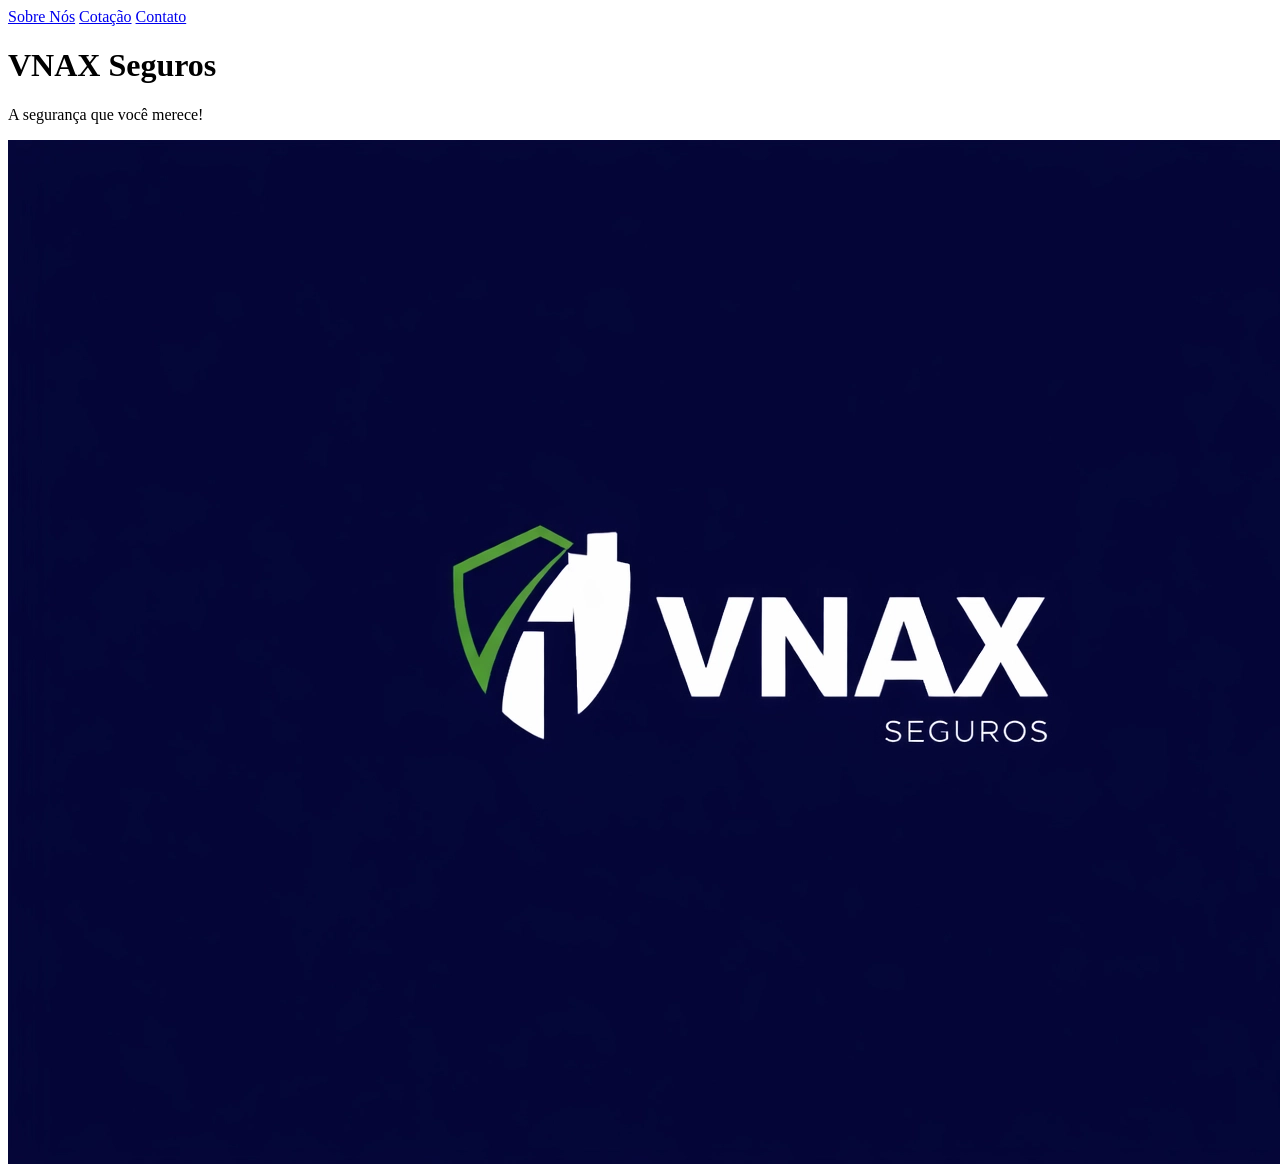
==== index.html @ 565a1639 "Inicio do projeto" ====
<!DOCTYPE html>
<html lang="pt-br">
<head>
    <meta charset="UTF-8">
    <meta name="viewport" content="width=device-width, initial-scale=1.0">
    <title>VNAX Seguros</title>
    <a href="sections/sobre.html">Sobre Nós</a>
    <a href="sections/cotacao.html">Cotação</a>
    <a href="sections/contato.html">Contato</a>

</head>
<body>
    <h1>VNAX Seguros</h1>
    <p>A segurança que você merece!</p>
    <p><strong></strong></p>
    <p><em></em></p>
<img src="assets/logo.png" alt="Logo Empresárial">
</body>
</html>
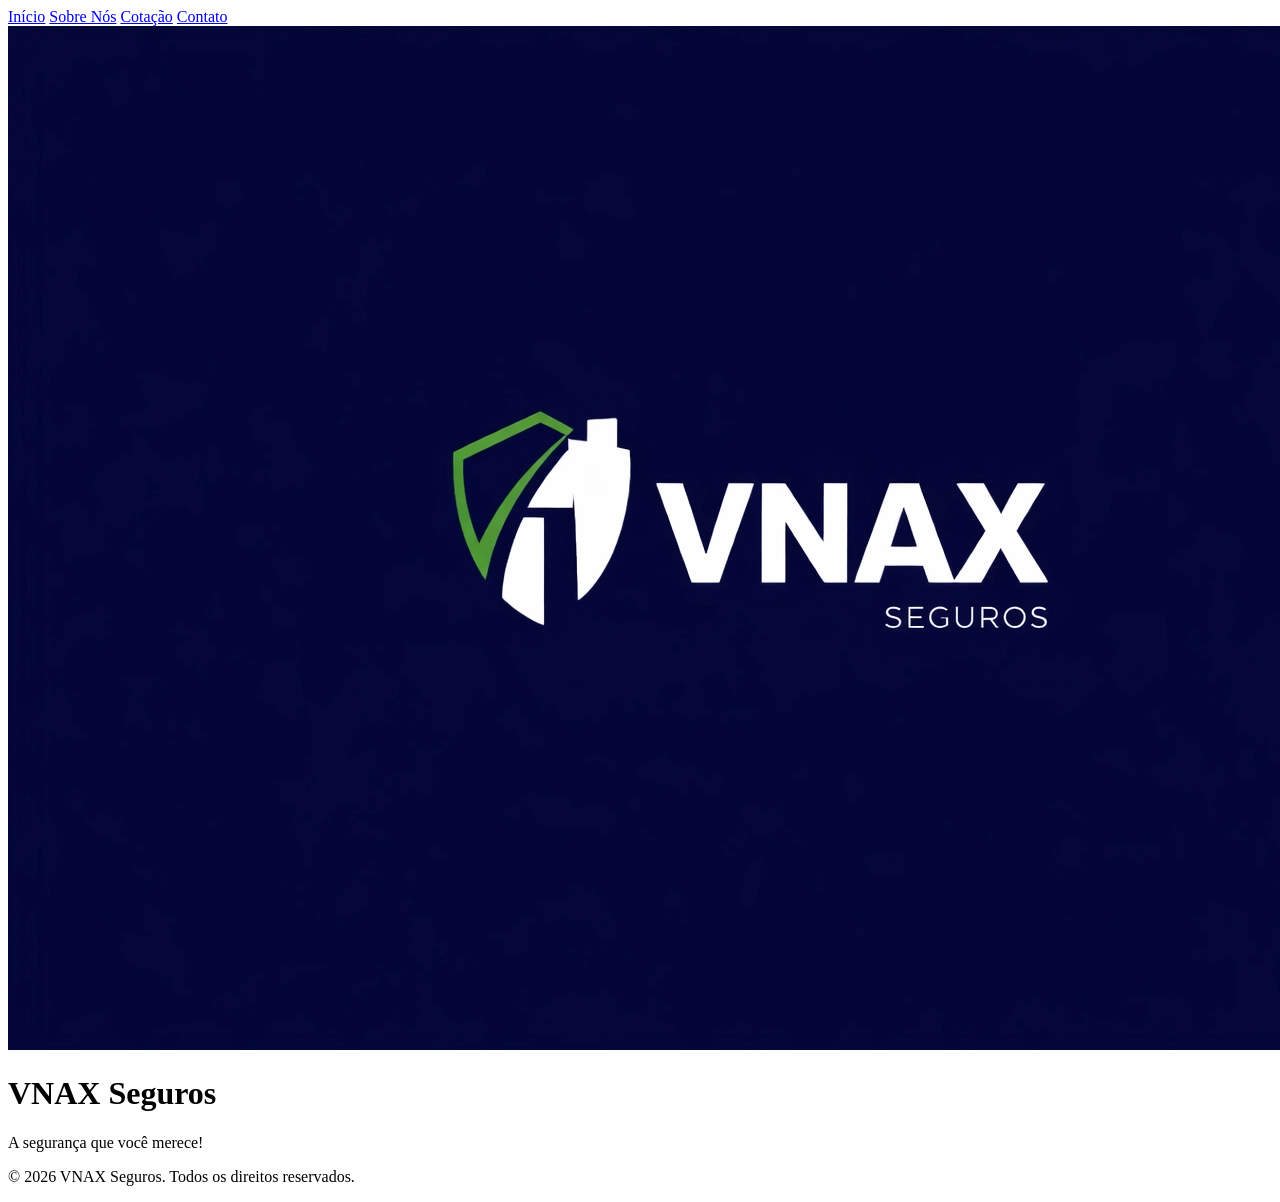
==== commit 6d1400e7: "Update 28.03" ====
--- a/index.html
+++ b/index.html
@@ -4,16 +4,22 @@
     <meta charset="UTF-8">
     <meta name="viewport" content="width=device-width, initial-scale=1.0">
     <title>VNAX Seguros</title>
-    <a href="sections/sobre.html">Sobre Nós</a>
-    <a href="sections/cotacao.html">Cotação</a>
-    <a href="sections/contato.html">Contato</a>
-
+   
 </head>
 <body>
-    <h1>VNAX Seguros</h1>
-    <p>A segurança que você merece!</p>
-    <p><strong></strong></p>
-    <p><em></em></p>
-<img src="assets/logo.png" alt="Logo Empresárial">
+    <header> 
+        <nav>
+            <a href="index.html">Início</a>
+            <a href="sections/sobre.html">Sobre Nós</a>
+            <a href="sections/cotacao.html">Cotação</a>
+            <a href="sections/contato.html">Contato</a>
+        </nav>
+        <img src="assets/logo.png" alt="Logo Empresárial">
+        <h1>VNAX Seguros</h1>
+        <p>A segurança que você merece!</p>
+    </header>
+    <footer>
+        <p>&copy; 2026 VNAX Seguros. Todos os direitos reservados.</p>
+    </footer>
 </body>
 </html>
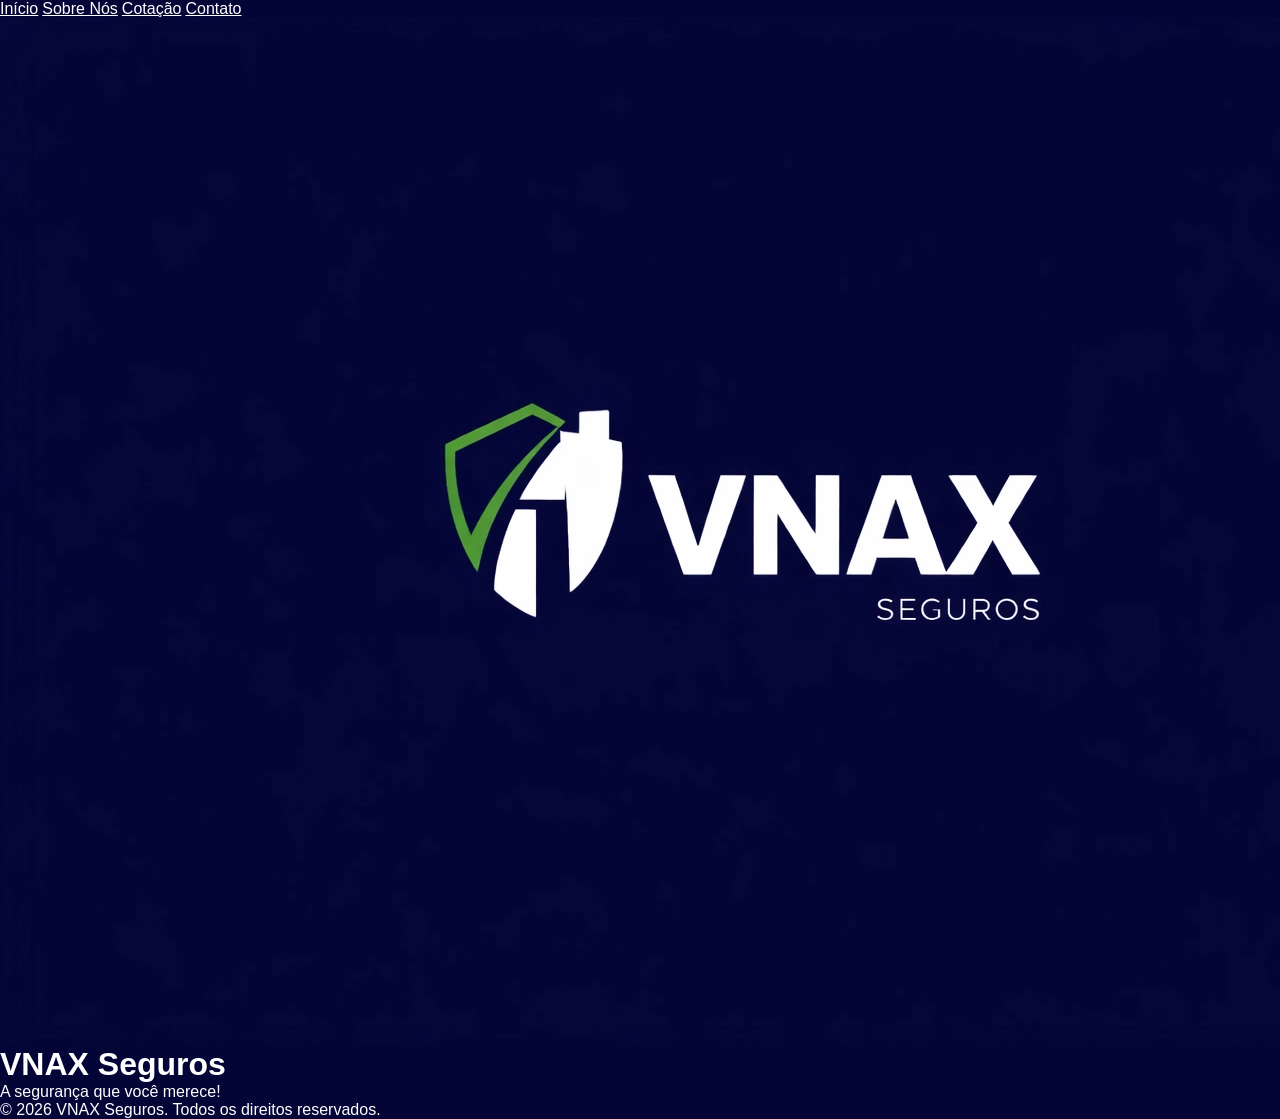
==== commit 45649763: "Adicionado o CSS" ====
--- a/index.html
+++ b/index.html
@@ -4,7 +4,9 @@
     <meta charset="UTF-8">
     <meta name="viewport" content="width=device-width, initial-scale=1.0">
     <title>VNAX Seguros</title>
-   
+    <link rel="shortcut icon" href="assets/favicon.ico" type="image/x-icon">
+    <link rel="stylesheet" href="css/style.css">
+    
 </head>
 <body>
     <header> 
--- a/css/style.css
+++ b/css/style.css
@@ -0,0 +1,45 @@
+*{
+    margin: 0;
+    padding: 0;
+
+}
+img header{
+    margin: 0 790px 0 0;    
+    
+}
+
+body{
+    background-color: #040537;
+   
+}
+
+a { 
+    font-family :sans-serif;
+    color: #ffffff;
+
+}
+
+h1{ 
+    
+    font-family :sans-serif;
+    color: #ffffff;
+
+}
+h2{
+    font-family :sans-serif;
+    color: #ffffff;
+}
+p{ 
+    
+    font-family :sans-serif;
+    color: #ffffff;
+
+}
+
+footer{
+
+    
+    font-family :sans-serif;
+    color: #ffffff;
+
+}
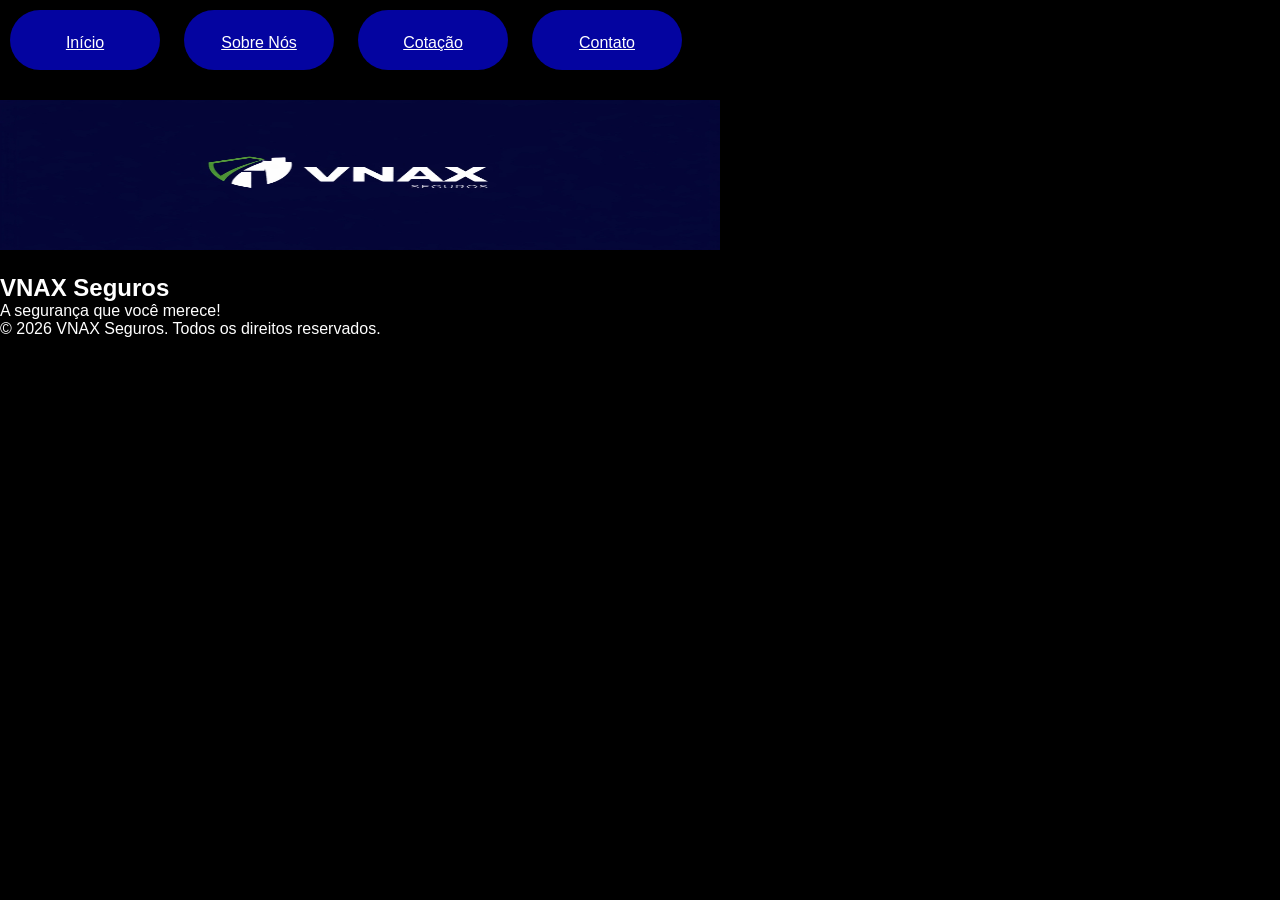
==== commit 5af8d375: "Experimentos de css" ====
--- a/index.html
+++ b/index.html
@@ -16,9 +16,11 @@
             <a href="sections/cotacao.html">Cotação</a>
             <a href="sections/contato.html">Contato</a>
         </nav>
-        <img src="assets/logo.png" alt="Logo Empresárial">
-        <h1>VNAX Seguros</h1>
-        <p>A segurança que você merece!</p>
+        <section>
+            <img src="assets/logo.png" alt="Logo Empresárial">
+            <h1>VNAX Seguros</h1>
+            <p>A segurança que você merece!</p>
+        </section>
     </header>
     <footer>
         <p>&copy; 2026 VNAX Seguros. Todos os direitos reservados.</p>
--- a/css/style.css
+++ b/css/style.css
@@ -9,13 +9,21 @@
 }
 
 body{
-    background-color: #040537;
+    background-color: #000000;
    
 }
 
 a { 
     font-family :sans-serif;
     color: #ffffff;
+    width: 150px;
+    height: 60px;
+    display: inline-block;
+    text-align: center;
+    line-height: 66px;
+    border-radius: 36px;
+    margin: 10px;
+    background-color: rgb(4, 4, 160);
 
 }
 
@@ -42,4 +50,10 @@
     font-family :sans-serif;
     color: #ffffff;
 
+}
+
+section img{
+    width: 720px;
+    height: 150px;
+    margin: 20px 0;
 }
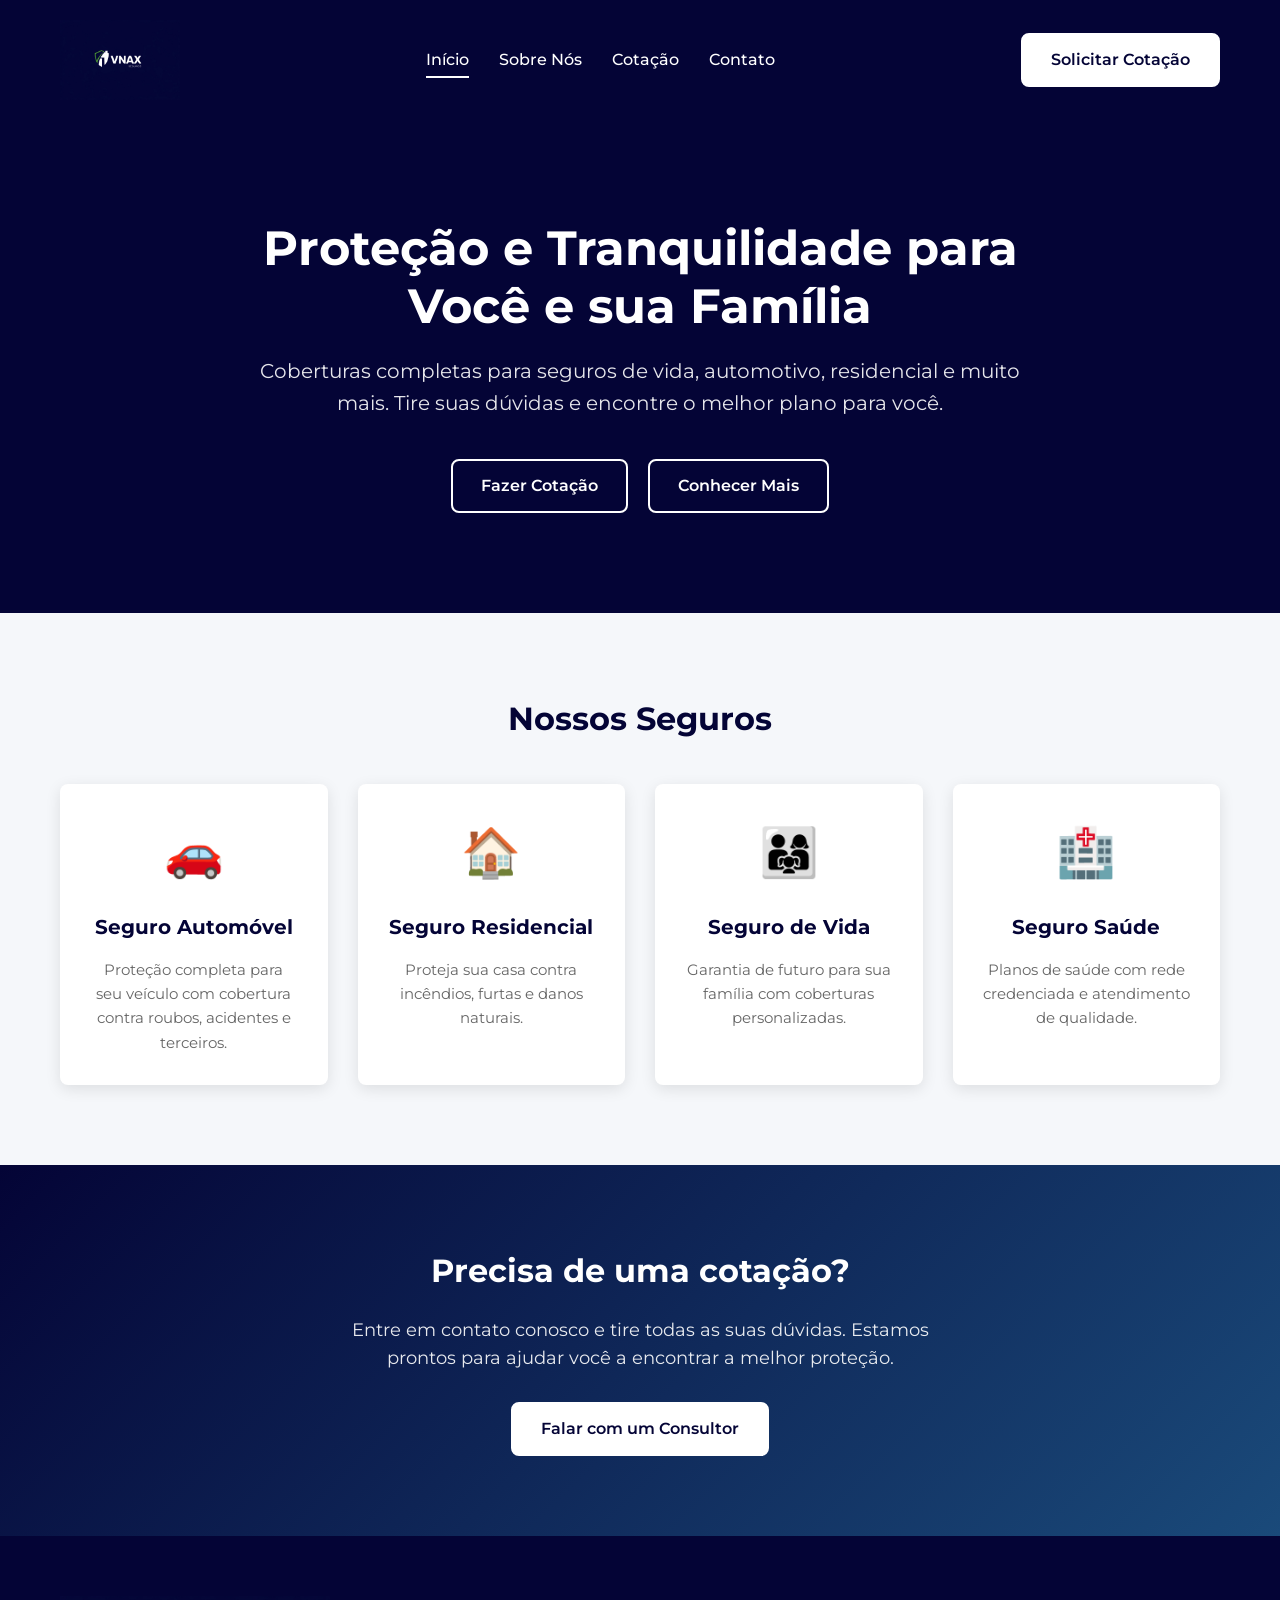
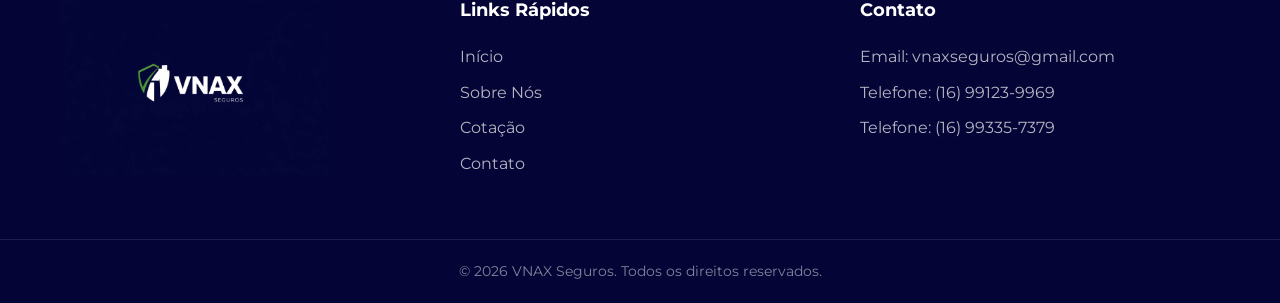
==== commit 7b94d3ef: "adiciona melhorias" ====
--- a/index.html
+++ b/index.html
@@ -1,29 +1,100 @@
-<!DOCTYPE html>
+<!doctype html>
 <html lang="pt-br">
-<head>
-    <meta charset="UTF-8">
-    <meta name="viewport" content="width=device-width, initial-scale=1.0">
-    <title>VNAX Seguros</title>
-    <link rel="shortcut icon" href="assets/favicon.ico" type="image/x-icon">
-    <link rel="stylesheet" href="css/style.css">
-    
-</head>
-<body>
-    <header> 
-        <nav>
-            <a href="index.html">Início</a>
-            <a href="sections/sobre.html">Sobre Nós</a>
-            <a href="sections/cotacao.html">Cotação</a>
-            <a href="sections/contato.html">Contato</a>
+  <head>
+    <meta charset="UTF-8" />
+    <meta name="viewport" content="width=device-width, initial-scale=1.0" />
+    <title>VNAX Seguros - Sua Segurança em Primeiro Lugar</title>
+    <link rel="shortcut icon" href="img/favicon-32x32.png" type="image/x-icon" />
+    <link rel="stylesheet" href="css/style.css" />
+    <link rel="preconnect" href="https://fonts.googleapis.com">
+    <link rel="preconnect" href="https://fonts.gstatic.com" crossorigin>
+    <link href="https://fonts.googleapis.com/css2?family=Montserrat:wght@400;500;600;700&display=swap" rel="stylesheet">
+  </head>
+  <body>
+    <header class="header">
+      <div class="container header-content">
+        <div class="logo">
+          <img src="img/logo.png" alt="VNAX Seguros" />
+        </div>
+        <nav class="nav">
+          <a href="index.html" class="active">Início</a>
+          <a href="sobre.html">Sobre Nós</a>
+          <a href="cotacao.html">Cotação</a>
+          <a href="contato.html">Contato</a>
         </nav>
-        <section>
-            <img src="assets/logo.png" alt="Logo Empresárial">
-            <h1>VNAX Seguros</h1>
-            <p>A segurança que você merece!</p>
-        </section>
+        <a href="cotacao.html" class="btn btn-primary">Solicitar Cotação</a>
+      </div>
     </header>
-    <footer>
+
+    <section class="hero">
+      <div class="container hero-content">
+        <h1>Proteção e Tranquilidade para Você e sua Família</h1>
+        <p>Coberturas completas para seguros de vida, automotivo, residencial e muito mais. Tire suas dúvidas e encontre o melhor plano para você.</p>
+        <div class="hero-buttons">
+          <a href="cotacao.html" class="btn btn-primary">Fazer Cotação</a>
+          <a href="sobre.html" class="btn btn-outline">Conhecer Mais</a>
+        </div>
+      </div>
+    </section>
+
+    <section class="services">
+      <div class="container">
+        <h2 class="section-title">Nossos Seguros</h2>
+        <div class="services-grid">
+          <div class="service-card">
+            <div class="service-icon">🚗</div>
+            <h3>Seguro Automóvel</h3>
+            <p>Proteção completa para seu veículo com cobertura contra roubos, acidentes e terceiros.</p>
+          </div>
+          <div class="service-card">
+            <div class="service-icon">🏠</div>
+            <h3>Seguro Residencial</h3>
+            <p>Proteja sua casa contra incêndios, furtas e danos naturais.</p>
+          </div>
+          <div class="service-card">
+            <div class="service-icon">👨‍👩‍👧</div>
+            <h3>Seguro de Vida</h3>
+            <p>Garantia de futuro para sua família com coberturas personalizadas.</p>
+          </div>
+          <div class="service-card">
+            <div class="service-icon">🏥</div>
+            <h3>Seguro Saúde</h3>
+            <p>Planos de saúde com rede credenciada e atendimento de qualidade.</p>
+          </div>
+        </div>
+      </div>
+    </section>
+
+    <section class="cta">
+      <div class="container">
+        <h2>Precisa de uma cotação?</h2>
+        <p>Entre em contato conosco e tire todas as suas dúvidas. Estamos prontos para ajudar você a encontrar a melhor proteção.</p>
+        <a href="contato.html" class="btn btn-primary">Falar com um Consultor</a>
+      </div>
+    </section>
+
+    <footer class="footer">
+      <div class="container footer-content">
+        <div class="footer-logo">
+          <img src="img/logo.png" alt="VNAX Seguros" />
+        </div>
+        <div class="footer-links">
+          <h4>Links Rápidos</h4>
+          <a href="index.html">Início</a>
+          <a href="sobre.html">Sobre Nós</a>
+          <a href="cotacao.html">Cotação</a>
+          <a href="contato.html">Contato</a>
+        </div>
+        <div class="footer-contact">
+          <h4>Contato</h4>
+          <p>Email: vnaxseguros@gmail.com</p>
+          <p>Telefone: (16) 99123-9969</p>
+          <p>Telefone: (16) 99335-7379</p>
+        </div>
+      </div>
+      <div class="footer-bottom">
         <p>&copy; 2026 VNAX Seguros. Todos os direitos reservados.</p>
+      </div>
     </footer>
-</body>
+  </body>
 </html>
--- a/css/style.css
+++ b/css/style.css
@@ -1,59 +1,4 @@
-*{
-    margin: 0;
-    padding: 0;
-
-}
-img header{
-    margin: 0 790px 0 0;    
-    
-}
-
-body{
-    background-color: #000000;
-   
-}
-
-a { 
-    font-family :sans-serif;
-    color: #ffffff;
-    width: 150px;
-    height: 60px;
-    display: inline-block;
-    text-align: center;
-    line-height: 66px;
-    border-radius: 36px;
-    margin: 10px;
-    background-color: rgb(4, 4, 160);
-
-}
-
-h1{ 
-    
-    font-family :sans-serif;
-    color: #ffffff;
-
-}
-h2{
-    font-family :sans-serif;
-    color: #ffffff;
-}
-p{ 
-    
-    font-family :sans-serif;
-    color: #ffffff;
-
-}
-
-footer{
-
-    
-    font-family :sans-serif;
-    color: #ffffff;
-
-}
-
-section img{
-    width: 720px;
-    height: 150px;
-    margin: 20px 0;
-}+@import url(global.css);
+@import url(cotacao.css);
+@import url(hero.css);
+@import url(sobre.css);
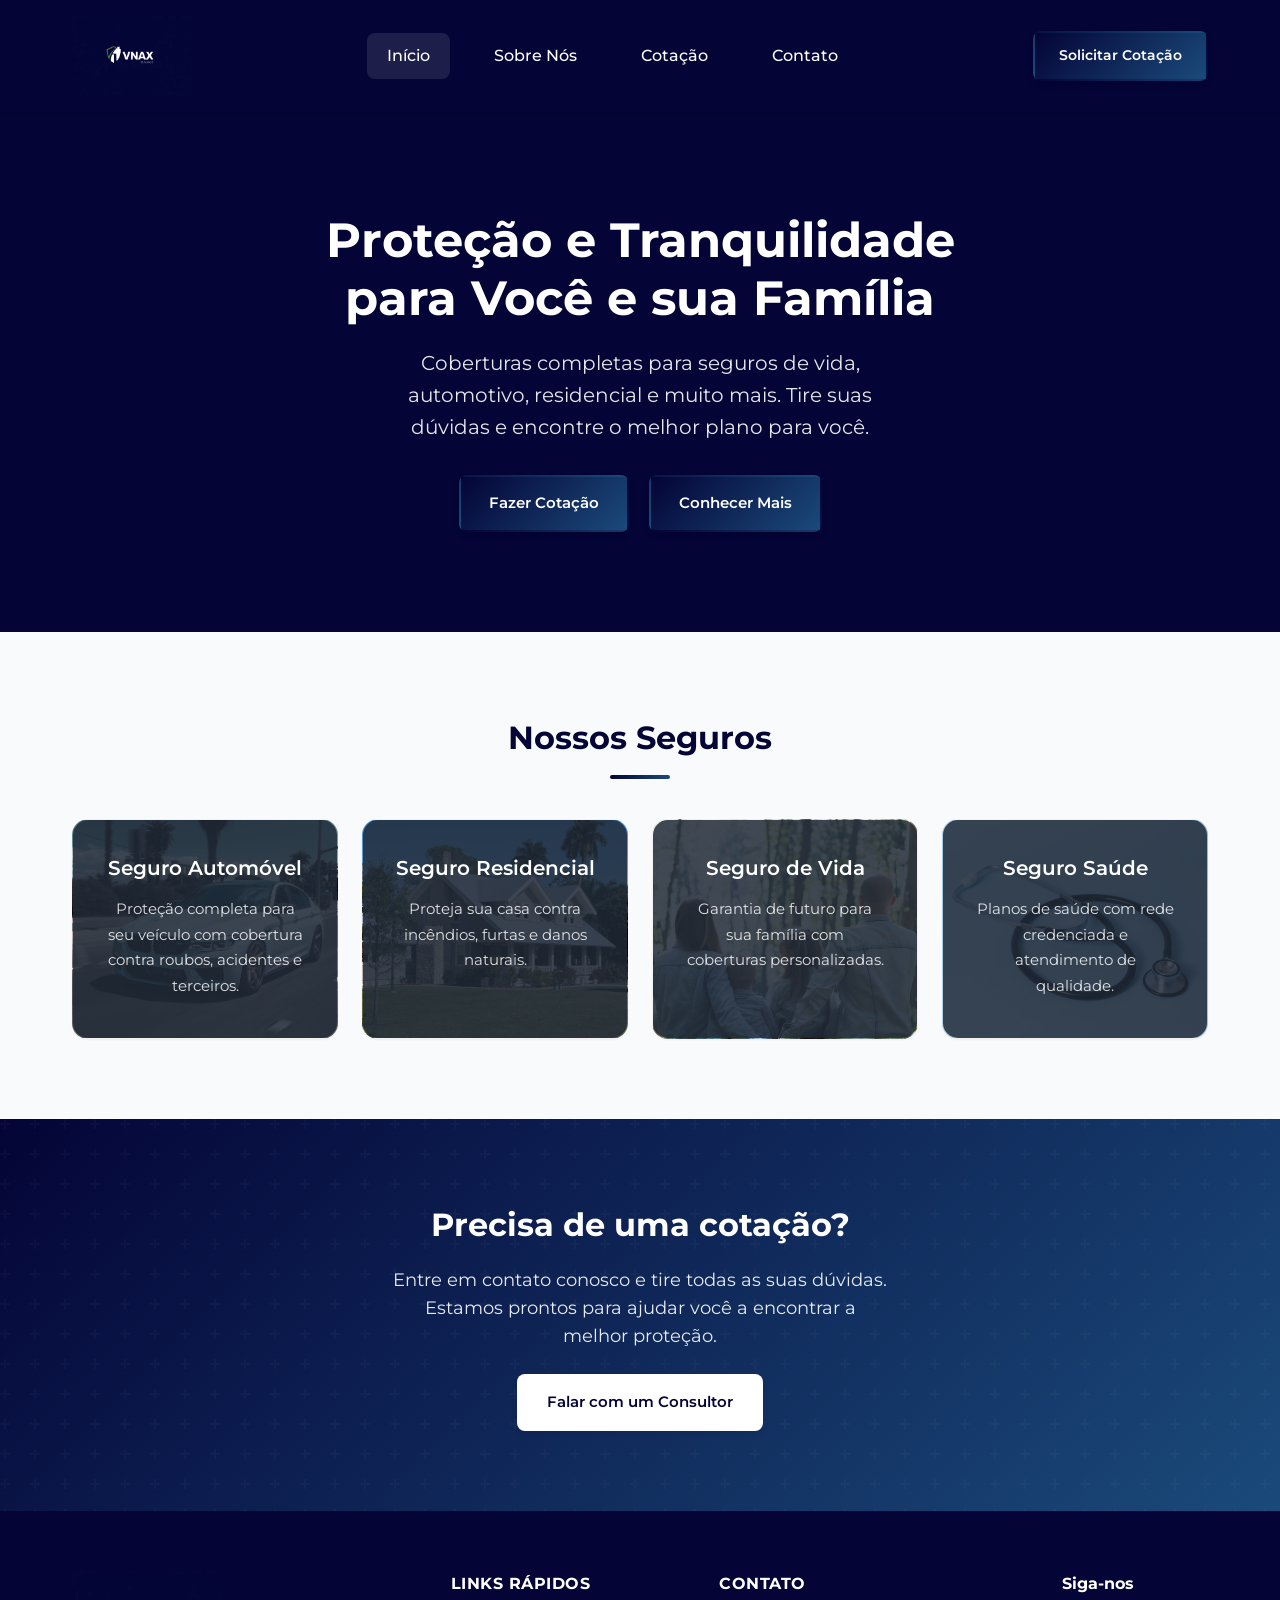
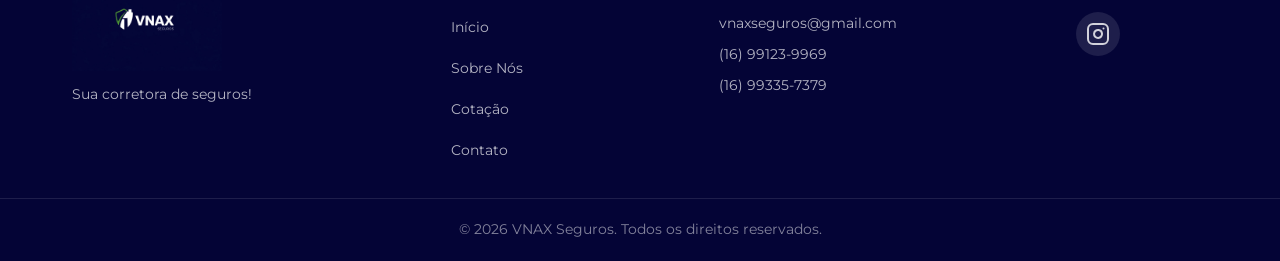
==== commit f129bbad: "finaliza projeto, agora falta foto dos fundadores" ====
--- a/index.html
+++ b/index.html
@@ -3,20 +3,67 @@
   <head>
     <meta charset="UTF-8" />
     <meta name="viewport" content="width=device-width, initial-scale=1.0" />
+    <meta name="description" content="VNAX Seguros - Sua corretora de confiança para seguros de vida, automotivo, residencial, saúde e muito mais. Cotação online e atendimento personalizado em todo o Brasil." />
+    <meta name="keywords" content="seguro, seguros, corretora, seguro auto, seguro residencial, seguro vida, saúde, cotação seguros, Ribeirão Preto" />
+    <meta name="author" content="VNAX Seguros" />
+    <meta name="robots" content="index, follow" />
+    <meta name="language" content="Portuguese" />
+    <meta http-equiv="content-language" content="pt-br" />
+    
+    <meta property="og:title" content="VNAX Seguros - Sua Segurança em Primeiro Lugar" />
+    <meta property="og:description" content="Sua corretora de confiança para seguros de vida, automotivo, residencial, saúde e muito mais." />
+    <meta property="og:image" content="https://vnax.com.br/img/logo.png" />
+    <meta property="og:url" content="https://vnax.com.br/" />
+    <meta property="og:type" content="website" />
+    <meta property="og:site_name" content="VNAX Seguros" />
+    
+    <meta name="twitter:card" content="summary_large_image" />
+    <meta name="twitter:title" content="VNAX Seguros - Sua Segurança em Primeiro Lugar" />
+    <meta name="twitter:description" content="Sua corretora de confiança para seguros de vida, automotivo, residencial, saúde e muito mais." />
+    
+    <link rel="canonical" href="https://vnax.com.br/" />
+    <link rel="shortcut icon" href="img/favicon-32x32.png" type="image/x-icon" />
+    <link rel="alternate" hreflang="pt-br" href="https://vnax.com.br/" />
+    
     <title>VNAX Seguros - Sua Segurança em Primeiro Lugar</title>
-    <link rel="shortcut icon" href="img/favicon-32x32.png" type="image/x-icon" />
     <link rel="stylesheet" href="css/style.css" />
     <link rel="preconnect" href="https://fonts.googleapis.com">
     <link rel="preconnect" href="https://fonts.gstatic.com" crossorigin>
     <link href="https://fonts.googleapis.com/css2?family=Montserrat:wght@400;500;600;700&display=swap" rel="stylesheet">
+    
+    <script type="application/ld+json">
+    {
+      "@context": "https://schema.org",
+      "@type": "InsuranceAgency",
+      "name": "VNAX Seguros",
+      "description": "Corretora de seguros oferecendo seguros de vida, automotivo, residencial, saúde e muito mais.",
+      "url": "https://vnax.com.br/",
+      "logo": "https://vnax.com.br/img/logo.png",
+      "contactPoint": {
+        "@type": "ContactPoint",
+        "telephone": "+55-16-99123-9969",
+        "contactType": "customer service",
+        "availableLanguage": "Portuguese"
+      },
+      "areaServed": "BR",
+      "sameAs": []
+    }
+    </script>
   </head>
   <body>
+    <a href="#main-content" class="skip-link">Pular para o conteúdo principal</a>
+    
     <header class="header">
       <div class="container header-content">
-        <div class="logo">
-          <img src="img/logo.png" alt="VNAX Seguros" />
-        </div>
-        <nav class="nav">
+        <a href="index.html" class="logo">
+          <img src="img/logo.png" alt="VNAX Seguros - Corretora de Seguros" width="180" height="80" />
+        </a>
+        <button class="mobile-menu-btn" aria-label="Abrir menu" aria-expanded="false" aria-controls="main-nav">
+          <span></span>
+          <span></span>
+          <span></span>
+        </button>
+        <nav class="nav" id="main-nav" aria-label="Navegação principal">
           <a href="index.html" class="active">Início</a>
           <a href="sobre.html">Sobre Nós</a>
           <a href="cotacao.html">Cotação</a>
@@ -25,10 +72,12 @@
         <a href="cotacao.html" class="btn btn-primary">Solicitar Cotação</a>
       </div>
     </header>
+    
+    <main id="main-content">
 
-    <section class="hero">
+    <section class="hero" aria-labelledby="hero-title">
       <div class="container hero-content">
-        <h1>Proteção e Tranquilidade para Você e sua Família</h1>
+        <h1 id="hero-title">Proteção e Tranquilidade para Você e sua Família</h1>
         <p>Coberturas completas para seguros de vida, automotivo, residencial e muito mais. Tire suas dúvidas e encontre o melhor plano para você.</p>
         <div class="hero-buttons">
           <a href="cotacao.html" class="btn btn-primary">Fazer Cotação</a>
@@ -37,64 +86,82 @@
       </div>
     </section>
 
-    <section class="services">
+    <section class="services" aria-labelledby="services-title">
       <div class="container">
-        <h2 class="section-title">Nossos Seguros</h2>
-        <div class="services-grid">
-          <div class="service-card">
-            <div class="service-icon">🚗</div>
+        <h2 id="services-title" class="section-title">Nossos Seguros</h2>
+<div class="services-grid">
+          <article class="service-card" style="background-image: url('img/car-insurance.jpg');">
+            <div class="service-card-overlay"></div>
             <h3>Seguro Automóvel</h3>
             <p>Proteção completa para seu veículo com cobertura contra roubos, acidentes e terceiros.</p>
-          </div>
-          <div class="service-card">
-            <div class="service-icon">🏠</div>
+          </article>
+          <article class="service-card" style="background-image: url('img/home-insurance.jpg');">
+            <div class="service-card-overlay"></div>
             <h3>Seguro Residencial</h3>
             <p>Proteja sua casa contra incêndios, furtas e danos naturais.</p>
-          </div>
-          <div class="service-card">
-            <div class="service-icon">👨‍👩‍👧</div>
+          </article>
+          <article class="service-card" style="background-image: url('img/life-insurance.jpg');">
+            <div class="service-card-overlay"></div>
             <h3>Seguro de Vida</h3>
             <p>Garantia de futuro para sua família com coberturas personalizadas.</p>
-          </div>
-          <div class="service-card">
-            <div class="service-icon">🏥</div>
+          </article>
+          <article class="service-card" style="background-image: url('img/medical-care.jpg');">
+            <div class="service-card-overlay"></div>
             <h3>Seguro Saúde</h3>
             <p>Planos de saúde com rede credenciada e atendimento de qualidade.</p>
-          </div>
+          </article>
         </div>
       </div>
     </section>
 
-    <section class="cta">
+    <section class="cta" aria-labelledby="cta-title">
       <div class="container">
-        <h2>Precisa de uma cotação?</h2>
+        <h2 id="cta-title">Precisa de uma cotação?</h2>
         <p>Entre em contato conosco e tire todas as suas dúvidas. Estamos prontos para ajudar você a encontrar a melhor proteção.</p>
         <a href="contato.html" class="btn btn-primary">Falar com um Consultor</a>
       </div>
     </section>
-
+    </main>
+    
     <footer class="footer">
       <div class="container footer-content">
         <div class="footer-logo">
-          <img src="img/logo.png" alt="VNAX Seguros" />
+          <img src="img/logo.png" alt="VNAX Seguros - Corretora de Seguros" width="180" height="80" loading="lazy" />
+          <p>Sua corretora de seguros!</p>
         </div>
-        <div class="footer-links">
+        <nav class="footer-links" aria-label="Links do rodapé">
           <h4>Links Rápidos</h4>
-          <a href="index.html">Início</a>
-          <a href="sobre.html">Sobre Nós</a>
-          <a href="cotacao.html">Cotação</a>
-          <a href="contato.html">Contato</a>
-        </div>
+          <ul>
+            <li><a href="index.html">Início</a></li>
+            <li><a href="sobre.html">Sobre Nós</a></li>
+            <li><a href="cotacao.html">Cotação</a></li>
+            <li><a href="contato.html">Contato</a></li>
+          </ul>
+        </nav>
         <div class="footer-contact">
           <h4>Contato</h4>
-          <p>Email: vnaxseguros@gmail.com</p>
-          <p>Telefone: (16) 99123-9969</p>
-          <p>Telefone: (16) 99335-7379</p>
+          <address>
+            <p><a href="mailto:vnaxseguros@gmail.com">vnaxseguros@gmail.com</a></p>
+            <p><a href="tel:+5516991239969">(16) 99123-9969</a></p>
+            <p><a href="tel:+5516993357379">(16) 99335-7379</a></p>
+          </address>
+        </div>
+        <div class="footer-social">
+          <h4>Siga-nos</h4>
+          <a href="https://www.instagram.com/vnaxseguros" target="_blank" rel="noopener noreferrer" aria-label="Instagram">
+            <svg xmlns="http://www.w3.org/2000/svg" width="24" height="24" viewBox="0 0 24 24" fill="none" stroke="currentColor" stroke-width="2" stroke-linecap="round" stroke-linejoin="round">
+              <rect x="2" y="2" width="20" height="20" rx="5" ry="5"></rect>
+              <path d="M16 11.37A4 4 0 1 1 12.63 8 4 4 0 0 1 16 11.37z"></path>
+              <line x1="17.5" y1="6.5" x2="17.51" y2="6.5"></line>
+            </svg>
+          </a>
         </div>
       </div>
       <div class="footer-bottom">
         <p>&copy; 2026 VNAX Seguros. Todos os direitos reservados.</p>
       </div>
     </footer>
+    
+    <script src="js/main.js" defer></script>
   </body>
 </html>
